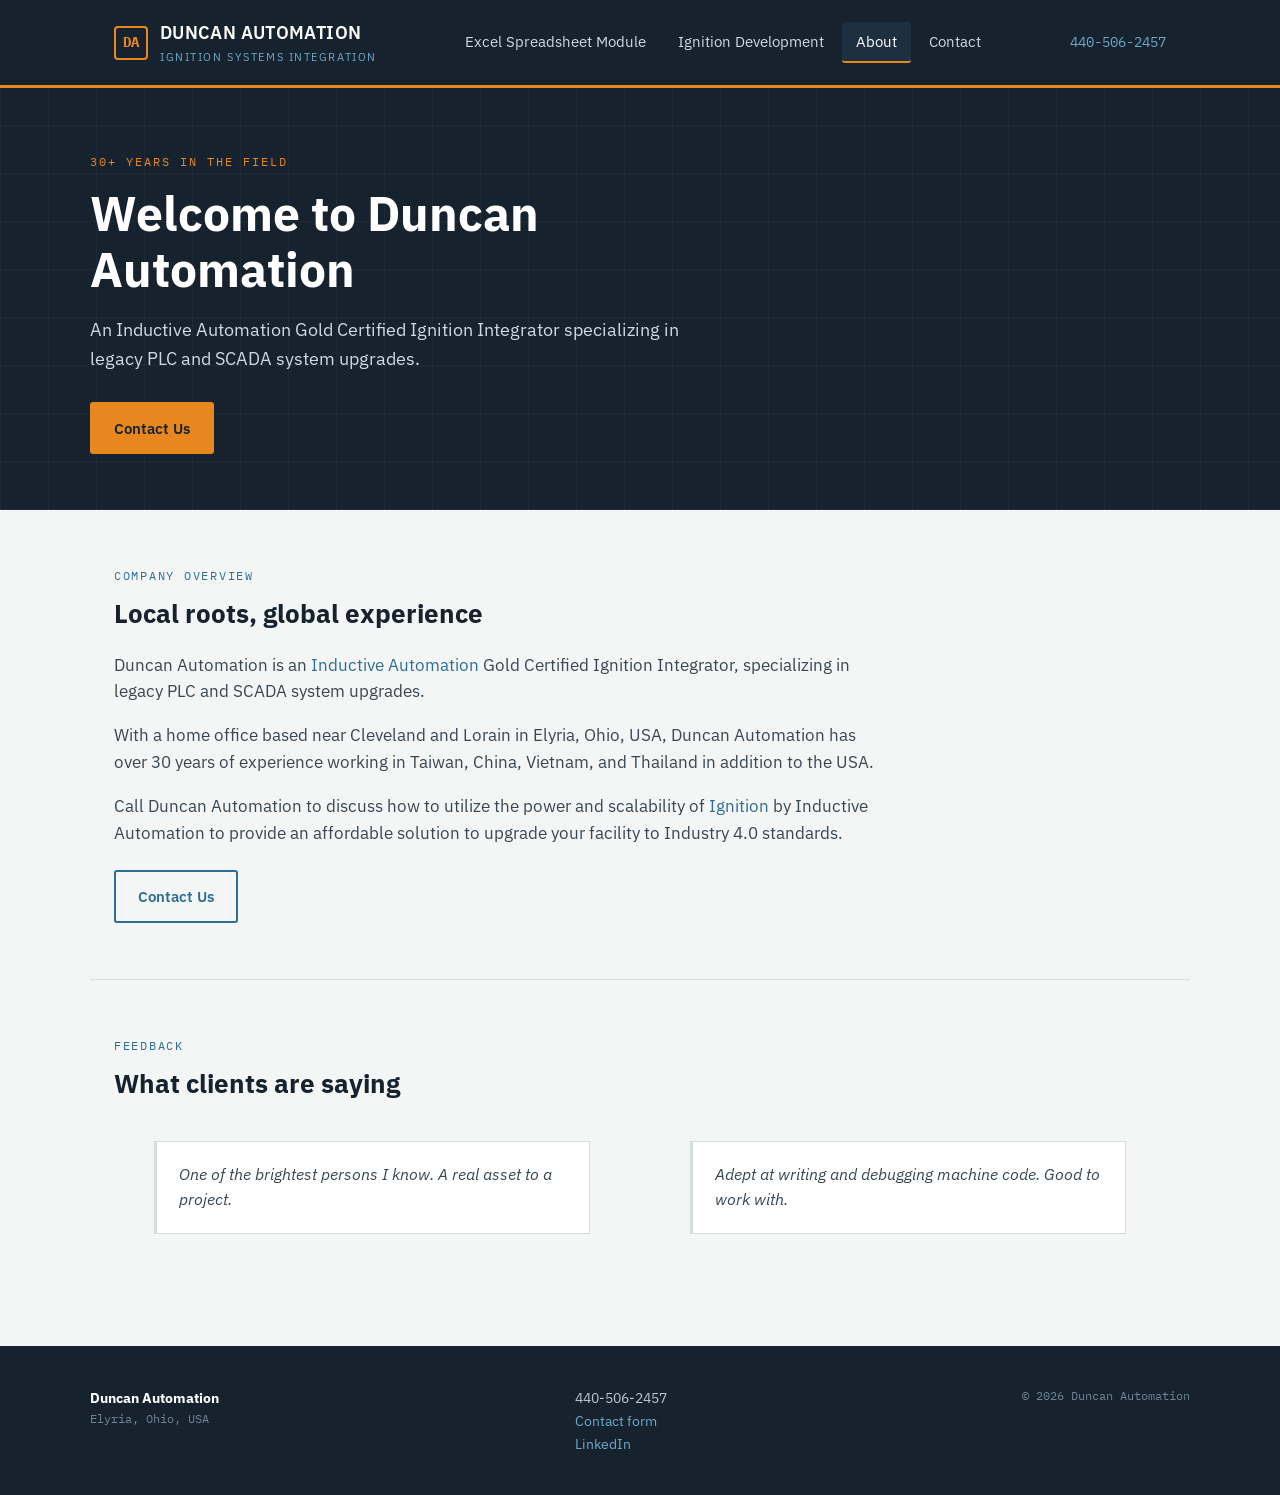
==== about.html @ 1401552f "Add files via upload" ====
<!DOCTYPE html>
<html lang="en">
<head>
<meta charset="UTF-8">
<meta name="viewport" content="width=device-width, initial-scale=1.0">
<title>About - Duncan Automation</title>
<meta name="description" content="Duncan Automation is an Inductive Automation Gold Certified Ignition Integrator specializing in legacy PLC and SCADA system upgrades, based in Elyria, Ohio.">
<meta name="keywords" content="Duncan Automation, Cleveland, Elyria, Lorain, Ohio, Ignition, Inductive Automation, SCADA, PLC upgrade">
<meta property="og:title" content="Duncan Automation Excel Spreadsheet Tool for Ignition">
<meta property="og:site_name" content="Duncan Automation">
<meta property="og:url" content="https://www.duncan-automation.com/about.html">
<link rel="preconnect" href="https://fonts.googleapis.com">
<link href="https://fonts.googleapis.com/css2?family=IBM+Plex+Sans:wght@400;500;600;700&family=IBM+Plex+Mono:wght@400;500;700&display=swap" rel="stylesheet">
<link rel="stylesheet" href="style.css">
</head>
<body>

<header class="site-header">
  <div class="header-inner">
    <a class="brand" href="index.html">
      <span class="mark">DA</span>
      <span>DUNCAN AUTOMATION<small>Ignition Systems Integration</small></span>
    </a>
    <nav class="main-nav" aria-label="Primary">
      <a href="index.html">Excel Spreadsheet Module</a>
      <a href="ignition.html">Ignition Development</a>
      <a href="about.html" aria-current="page">About</a>
      <a href="contact.html">Contact</a>
    </nav>
    <div class="header-phone">440-506-2457</div>
  </div>
</header>

<section class="hero">
  <div class="hero-inner">
    <p class="eyebrow">30+ Years in the Field</p>
    <h1>Welcome to Duncan Automation</h1>
    <p class="lede">An Inductive Automation Gold Certified Ignition Integrator specializing in legacy PLC and SCADA system upgrades.</p>
    <div class="hero-ctas">
      <a class="btn btn-primary" href="contact.html">Contact Us</a>
    </div>
  </div>
</section>

<main>
  <section class="section">
    <p class="section-kicker">Company Overview</p>
    <h2>Local roots, global experience</h2>
    <p class="intro">Duncan Automation is an <a href="https://inductiveautomation.com/" target="_blank" rel="noopener">Inductive Automation</a> Gold Certified Ignition Integrator, specializing in legacy PLC and SCADA system upgrades.</p>
    <p class="intro">With a home office based near Cleveland and Lorain in Elyria, Ohio, USA, Duncan Automation has over 30 years of experience working in Taiwan, China, Vietnam, and Thailand in addition to the USA.</p>
    <p class="intro">Call Duncan Automation to discuss how to utilize the power and scalability of <a href="https://inductiveautomation.com/ignition/" target="_blank" rel="noopener">Ignition</a> by Inductive Automation to provide an affordable solution to upgrade your facility to Industry 4.0 standards.</p>
    <div class="hero-ctas" style="margin-top:24px;">
      <a class="btn" style="border:2px solid var(--steel);color:var(--steel);" href="contact.html">Contact Us</a>
    </div>
  </section>

  <section class="section">
    <p class="section-kicker">Feedback</p>
    <h2>What clients are saying</h2>
    <div class="testimonials">
      <blockquote class="testimonial">One of the brightest persons I know. A real asset to a project.</blockquote>
      <blockquote class="testimonial">Adept at writing and debugging machine code. Good to work with.</blockquote>
    </div>
  </section>
</main>

<footer class="site-footer">
  <div class="footer-inner">
    <div>
      <div><strong style="color:#fff;">Duncan Automation</strong></div>
      <div class="footer-note">Elyria, Ohio, USA</div>
    </div>
    <div>
      <div>440-506-2457</div>
      <div><a href="contact.html">Contact form</a></div>
      <div><a href="https://www.linkedin.com/in/lane-duncan-b5861959" target="_blank" rel="noopener">LinkedIn</a></div>
    </div>
    <div class="footer-note">&copy; <span id="year"></span> Duncan Automation</div>
  </div>
</footer>
<script>document.getElementById('year').textContent = new Date().getFullYear();</script>
</body>
</html>
---- style.css ----
/* Duncan Automation — static site stylesheet
   Palette: navy #16232F, steel #2E6E93, amber #E8871E, paper #F4F6F5, slate #3A4750 */

:root {
  --navy: #16232F;
  --navy-2: #1E3040;
  --steel: #2E6E93;
  --steel-light: #6FA8C7;
  --amber: #E8871E;
  --paper: #F4F6F5;
  --slate: #3A4750;
  --line: #D7DDE0;
  --mono: 'IBM Plex Mono', 'Courier New', monospace;
  --sans: 'IBM Plex Sans', -apple-system, BlinkMacSystemFont, sans-serif;
}

* { box-sizing: border-box; }

html { scroll-behavior: smooth; }

body {
  margin: 0;
  font-family: var(--sans);
  color: var(--slate);
  background:
    linear-gradient(var(--paper), var(--paper)),
    repeating-linear-gradient(0deg, rgba(46,110,147,0.05) 0, rgba(46,110,147,0.05) 1px, transparent 1px, transparent 40px),
    repeating-linear-gradient(90deg, rgba(46,110,147,0.05) 0, rgba(46,110,147,0.05) 1px, transparent 1px, transparent 40px);
  line-height: 1.6;
}

a { color: var(--steel); text-decoration: none; }
a:hover { color: var(--amber); }
a:focus-visible, button:focus-visible { outline: 2px solid var(--amber); outline-offset: 2px; }

img { max-width: 100%; }

/* ---------- Header ---------- */
.site-header {
  background: var(--navy);
  border-bottom: 3px solid var(--amber);
}
.header-inner {
  max-width: 1100px;
  margin: 0 auto;
  padding: 18px 24px;
  display: flex;
  align-items: center;
  justify-content: space-between;
  flex-wrap: wrap;
  gap: 12px;
}
.brand {
  display: flex;
  align-items: center;
  gap: 12px;
  color: #fff;
  font-weight: 600;
  font-size: 1.15rem;
  letter-spacing: 0.02em;
}
.brand .mark {
  width: 34px;
  height: 34px;
  border: 2px solid var(--amber);
  border-radius: 4px;
  display: flex;
  align-items: center;
  justify-content: center;
  color: var(--amber);
  font-family: var(--mono);
  font-weight: 700;
  font-size: 0.85rem;
}
.brand small {
  display: block;
  color: var(--steel-light);
  font-weight: 400;
  font-size: 0.7rem;
  letter-spacing: 0.14em;
  text-transform: uppercase;
  margin-top: 2px;
}
nav.main-nav {
  display: flex;
  gap: 4px;
  flex-wrap: wrap;
}
nav.main-nav a {
  color: #cfd9e0;
  padding: 8px 14px;
  font-size: 0.92rem;
  border-radius: 3px;
  transition: background 0.15s ease, color 0.15s ease;
}
nav.main-nav a:hover { background: var(--navy-2); color: #fff; }
nav.main-nav a[aria-current="page"] {
  color: #fff;
  background: var(--navy-2);
  border-bottom: 2px solid var(--amber);
}
.header-phone {
  color: var(--steel-light);
  font-family: var(--mono);
  font-size: 0.85rem;
  white-space: nowrap;
}

/* ---------- Hero ---------- */
.hero {
  background: var(--navy);
  color: #fff;
  padding: 64px 24px 56px;
  position: relative;
  overflow: hidden;
}
.hero::before {
  content: "";
  position: absolute;
  inset: 0;
  background-image:
    repeating-linear-gradient(0deg, rgba(255,255,255,0.035) 0, rgba(255,255,255,0.035) 1px, transparent 1px, transparent 48px),
    repeating-linear-gradient(90deg, rgba(255,255,255,0.035) 0, rgba(255,255,255,0.035) 1px, transparent 1px, transparent 48px);
  pointer-events: none;
}
.hero-inner { max-width: 1100px; margin: 0 auto; position: relative; }
.eyebrow {
  font-family: var(--mono);
  color: var(--amber);
  text-transform: uppercase;
  letter-spacing: 0.16em;
  font-size: 0.78rem;
  margin: 0 0 14px;
}
.hero h1 {
  font-size: clamp(2rem, 4.2vw, 3rem);
  line-height: 1.15;
  margin: 0 0 18px;
  max-width: 720px;
}
.hero p.lede {
  color: #cfd9e0;
  font-size: 1.15rem;
  max-width: 620px;
  margin: 0 0 28px;
}
.hero-ctas { display: flex; gap: 14px; flex-wrap: wrap; }

/* ---------- Buttons ---------- */
.btn {
  display: inline-block;
  padding: 12px 22px;
  border-radius: 3px;
  font-weight: 600;
  font-size: 0.95rem;
  border: 2px solid transparent;
  transition: transform 0.1s ease, background 0.15s ease;
}
.btn-primary { background: var(--amber); color: var(--navy); }
.btn-primary:hover { background: #f39a3a; color: var(--navy); transform: translateY(-1px); }
.btn-outline { border-color: var(--steel-light); color: #fff; }
.btn-outline:hover { border-color: var(--amber); color: var(--amber); }

/* ---------- Layout / sections ---------- */
main { display: block; }
.section {
  max-width: 1100px;
  margin: 0 auto;
  padding: 56px 24px;
}
.section + .section { border-top: 1px solid var(--line); }
.section h2 {
  font-size: 1.6rem;
  color: var(--navy);
  margin: 0 0 8px;
}
.section .section-kicker {
  font-family: var(--mono);
  font-size: 0.78rem;
  text-transform: uppercase;
  letter-spacing: 0.14em;
  color: var(--steel);
  margin: 0 0 8px;
}
.section > p.intro {
  max-width: 760px;
  color: var(--slate);
  font-size: 1.05rem;
}

.schematic-rule {
  display: flex;
  align-items: center;
  gap: 10px;
  margin: 40px 0;
  color: var(--steel);
}
.schematic-rule::before, .schematic-rule::after {
  content: "";
  flex: 1;
  height: 1px;
  background: var(--line);
}
.schematic-rule span {
  font-family: var(--mono);
  font-size: 0.75rem;
  letter-spacing: 0.1em;
  text-transform: uppercase;
  color: var(--steel);
}

/* Feature grid */
.grid {
  display: grid;
  grid-template-columns: repeat(auto-fit, minmax(240px, 1fr));
  gap: 24px;
  margin-top: 32px;
}
.card {
  background: #fff;
  border: 1px solid var(--line);
  border-left: 3px solid var(--steel);
  border-radius: 4px;
  padding: 22px;
}
.card h3 {
  margin: 0 0 10px;
  font-size: 1.05rem;
  color: var(--navy);
}
.card p { margin: 0; font-size: 0.95rem; }

/* API / function reference blocks */
.api-groups {
  display: grid;
  grid-template-columns: repeat(auto-fit, minmax(260px, 1fr));
  gap: 20px;
  margin-top: 28px;
}
.api-group {
  background: var(--navy);
  border-radius: 4px;
  padding: 20px 22px;
}
.api-group h4 {
  color: var(--amber);
  font-family: var(--mono);
  font-size: 0.85rem;
  text-transform: uppercase;
  letter-spacing: 0.08em;
  margin: 0 0 12px;
}
.api-group ul { list-style: none; margin: 0; padding: 0; }
.api-group li {
  font-family: var(--mono);
  color: #cfd9e0;
  font-size: 0.85rem;
  padding: 4px 0;
  border-bottom: 1px dashed rgba(255,255,255,0.08);
}
.api-group li:last-child { border-bottom: none; }

/* Q&A block used on Ignition page */
.qa-block {
  background: #fff;
  border: 1px solid var(--line);
  border-radius: 4px;
  padding: 26px 28px;
  margin-top: 24px;
  font-size: 1.05rem;
}
.qa-block strong { color: var(--navy); }

/* Tables */
table.info-table {
  width: 100%;
  border-collapse: collapse;
  margin-top: 24px;
}
table.info-table th, table.info-table td {
  text-align: left;
  padding: 14px 16px;
  border: 1px solid var(--line);
  vertical-align: top;
  font-size: 0.95rem;
}
table.info-table th {
  background: var(--navy);
  color: #fff;
  font-family: var(--mono);
  font-weight: 500;
  letter-spacing: 0.04em;
  text-transform: uppercase;
  font-size: 0.78rem;
}

/* Testimonials */
.testimonials {
  display: grid;
  grid-template-columns: repeat(auto-fit, minmax(260px, 1fr));
  gap: 20px;
  margin-top: 20px;
}
.testimonial {
  background: #fff;
  border-left: 3px solid var(--amber);
  border: 1px solid var(--line);
  border-left-width: 3px;
  padding: 20px 22px;
  font-style: italic;
  color: var(--slate);
}

/* Contact */
.contact-grid {
  display: grid;
  grid-template-columns: 1.2fr 1fr;
  gap: 40px;
  margin-top: 28px;
}
@media (max-width: 760px) {
  .contact-grid { grid-template-columns: 1fr; }
  .contact-grid { display: block; }
  .contact-grid > * { margin-bottom: 32px; }
}
.contact-card {
  background: #fff;
  border: 1px solid var(--line);
  border-radius: 4px;
  padding: 26px;
}
.contact-card dl { margin: 0; }
.contact-card dt {
  font-family: var(--mono);
  text-transform: uppercase;
  font-size: 0.72rem;
  letter-spacing: 0.1em;
  color: var(--steel);
  margin-top: 18px;
}
.contact-card dt:first-child { margin-top: 0; }
.contact-card dd { margin: 4px 0 0; font-size: 1.05rem; color: var(--navy); }

form.contact-form label {
  display: block;
  font-size: 0.85rem;
  font-weight: 600;
  color: var(--navy);
  margin: 16px 0 6px;
}
form.contact-form label:first-child { margin-top: 0; }
form.contact-form input,
form.contact-form textarea {
  width: 100%;
  padding: 10px 12px;
  border: 1px solid var(--line);
  border-radius: 3px;
  font-family: var(--sans);
  font-size: 0.95rem;
  color: var(--slate);
}
form.contact-form textarea { min-height: 120px; resize: vertical; }
form.contact-form button { margin-top: 20px; cursor: pointer; }

.map-embed iframe { width: 100%; height: 260px; border: 0; border-radius: 4px; }

/* ---------- Footer ---------- */
footer.site-footer {
  background: var(--navy);
  color: #b9c5cd;
  padding: 40px 24px;
  margin-top: 40px;
}
.footer-inner {
  max-width: 1100px;
  margin: 0 auto;
  display: flex;
  justify-content: space-between;
  flex-wrap: wrap;
  gap: 20px;
  font-size: 0.9rem;
}
.footer-inner a { color: var(--steel-light); }
.footer-inner a:hover { color: var(--amber); }
.footer-note { font-family: var(--mono); font-size: 0.78rem; color: #6f8494; }
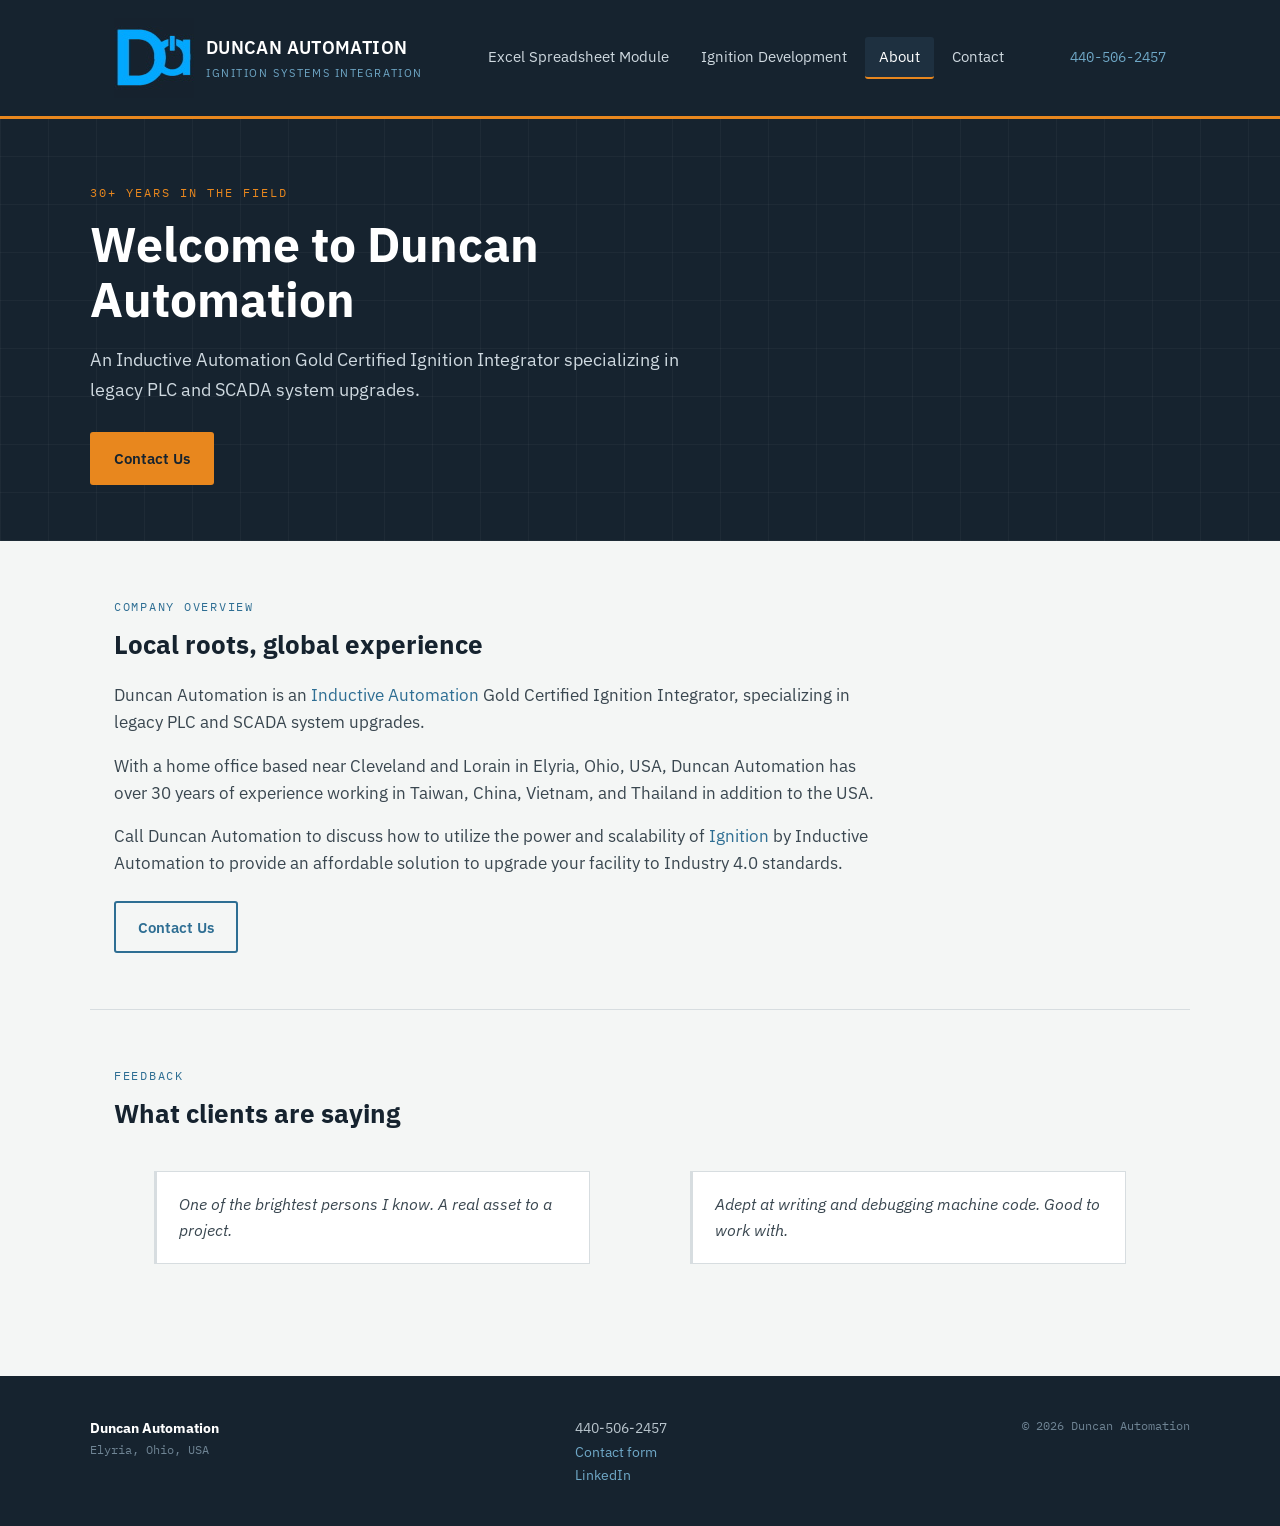
==== commit 74f36d35: "Update about.html" ====
--- a/about.html
+++ b/about.html
@@ -18,7 +18,10 @@
 <header class="site-header">
   <div class="header-inner">
     <a class="brand" href="index.html">
+      <!--
       <span class="mark">DA</span>
+      -->
+      <img src="DuncanAutomation80x80.jpg" alt="Duncan Automation Logo">
       <span>DUNCAN AUTOMATION<small>Ignition Systems Integration</small></span>
     </a>
     <nav class="main-nav" aria-label="Primary">
